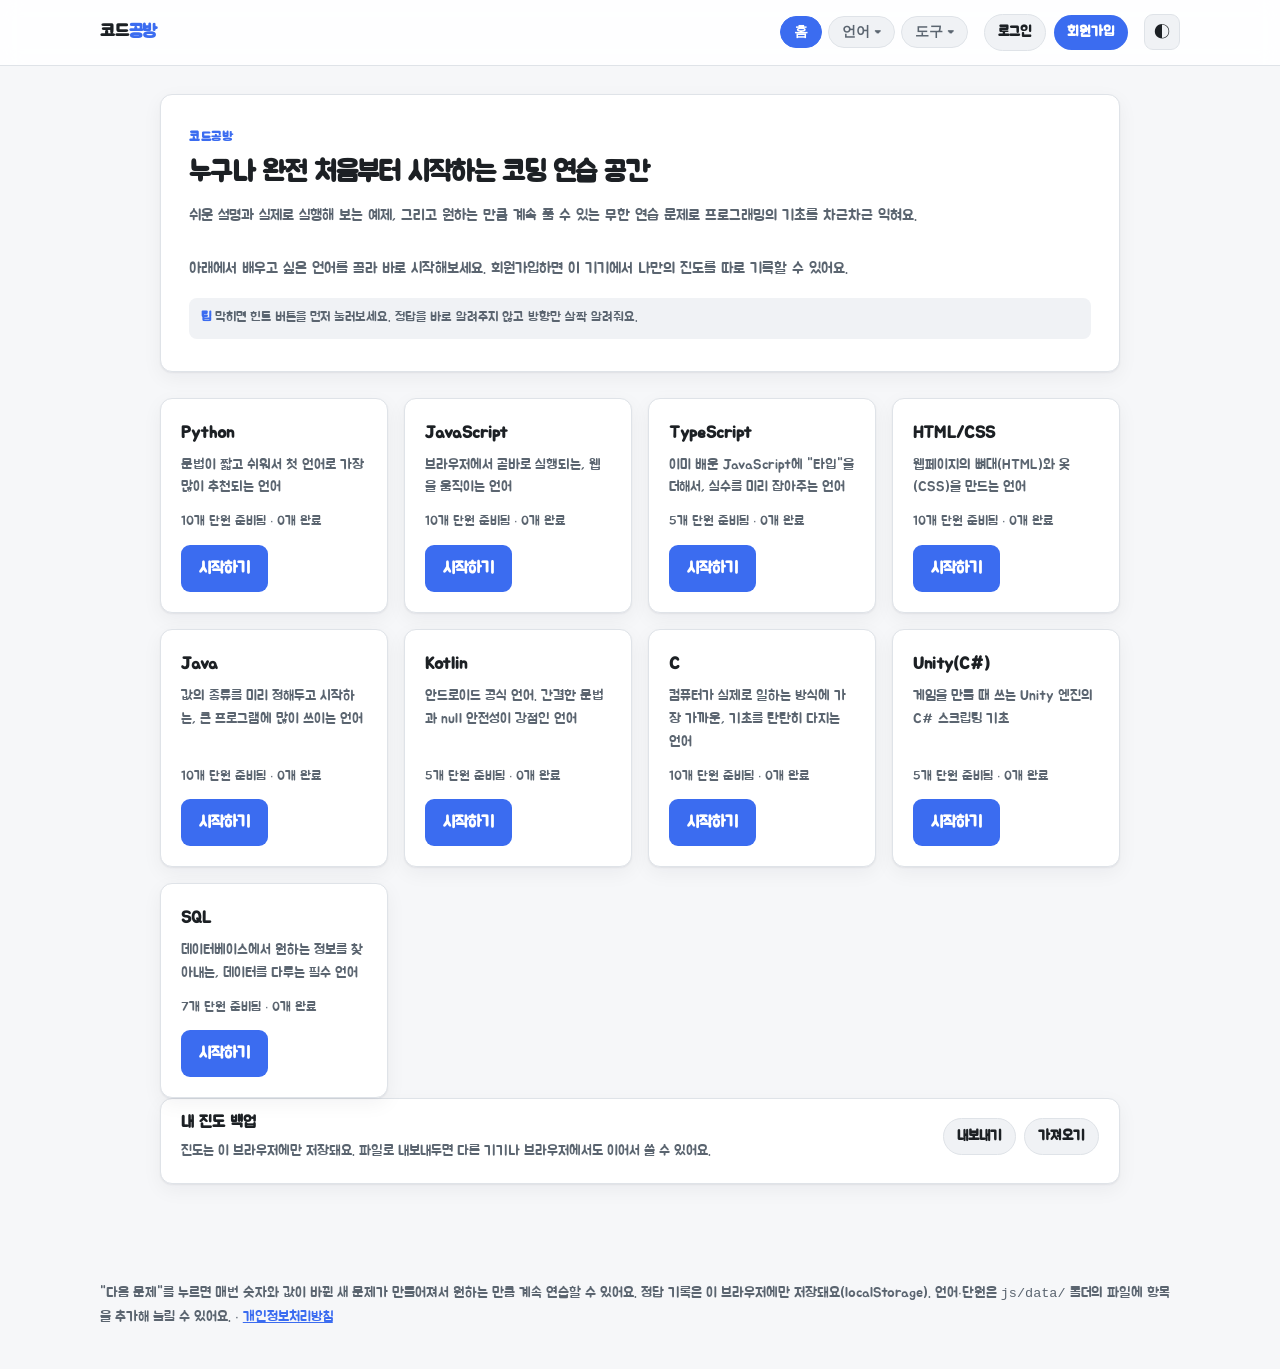
==== index.html @ 9381943f "." ====
<!DOCTYPE html>
<html lang="ko">
<head>
<meta charset="utf-8">
<meta name="viewport" content="width=device-width, initial-scale=1">
<title>코드공방 — 프로그래밍 언어 학습</title>
<meta name="description" content="완전 처음 배우는 사람을 위한 프로그래밍 언어 학습 페이지. 무한 연습 문제 포함.">
<link rel="icon" type="image/svg+xml" href="favicon.svg">
<link rel="preconnect" href="https://fonts.googleapis.com">
<link rel="preconnect" href="https://fonts.gstatic.com" crossorigin>
<link rel="stylesheet" href="https://fonts.googleapis.com/css2?family=Jua&display=swap">
<link rel="stylesheet" href="css/style.css">
</head>
<body>

<header>
  <div class="head-inner">
    <div class="brand" id="brandHome" role="button" tabindex="0">코드<span>공방</span></div>
    <nav class="langbar" id="langbar" aria-label="학습 언어 선택"></nav>
    <div class="auth-area" id="authArea"></div>
    <button class="icon-btn" id="theme" type="button" aria-label="밝은/어두운 테마 전환">◐</button>
  </div>
</header>

<div class="wrap" id="wrap">
  <aside id="sidebar" hidden>
    <div class="card">
      <div class="side-title">단원</div>
      <ul class="unit-list" id="units"></ul>
      <div id="tierChallenge" class="tier-challenge"></div>
    </div>
    <div class="card card-pad">
      <div class="muted">이 언어의 진도</div>
      <div class="progress-num" id="pct">0%</div>
      <div class="bar"><i id="barfill" style="width:0%"></i></div>
      <div class="muted" id="progress-note" style="margin-top:10px"></div>
      <button class="reset" id="reset" type="button">진도 초기화</button>
      <div class="tip-line" id="sidebarTip"></div>
    </div>
  </aside>

  <main id="main"></main>
</div>

<footer>
  "다음 문제"를 누르면 매번 숫자와 값이 바뀐 새 문제가 만들어져서 원하는 만큼 계속 연습할 수 있어요.
  정답 기록은 이 브라우저에만 저장돼요(localStorage). 언어·단원은 <code>js/data/</code> 폴더의 파일에 항목을 추가해 늘릴 수 있어요.
  <span aria-hidden="true"> · </span><a href="privacy.html">개인정보처리방침</a>
</footer>

<div class="modal-overlay" id="authOverlay" hidden>
  <div class="modal" role="dialog" aria-modal="true" aria-labelledby="authTitle">
    <button class="modal-close" id="authClose" type="button" aria-label="닫기">×</button>
    <div class="auth-tabs">
      <button class="auth-tab" type="button" data-tab="login" aria-pressed="true">로그인</button>
      <button class="auth-tab" type="button" data-tab="signup" aria-pressed="false">회원가입</button>
    </div>
    <h2 class="auth-title" id="authTitle">로그인</h2>
    <p class="muted auth-note">이 계정은 이 브라우저 안에서만 동작하는 간단한 기능이에요. 다른 기기와 진도를 함께 보여주진 않지만, 한 기기를 여러 명이 쓸 때 진도를 서로 따로 기록할 수 있어요.</p>
    <form id="authForm" class="auth-form" autocomplete="on">
      <label>아이디
        <input type="text" id="authUsername" autocomplete="username" required minlength="2">
      </label>
      <label>비밀번호
        <input type="password" id="authPassword" autocomplete="current-password" required minlength="4">
      </label>
      <label id="authConfirmWrap" hidden>비밀번호 확인
        <input type="password" id="authConfirm" autocomplete="new-password">
      </label>
      <div class="auth-error" id="authError" hidden></div>
      <button class="btn" type="submit" id="authSubmit">로그인</button>
    </form>
  </div>
</div>

<script src="js/utils.js"></script>
<script src="js/data/python.js"></script>
<script src="js/data/javascript.js"></script>
<script src="js/data/typescript.js"></script>
<script src="js/data/webpage.js"></script>
<script src="js/data/java.js"></script>
<script src="js/data/kotlin.js"></script>
<script src="js/data/c.js"></script>
<script src="js/data/unity.js"></script>
<script src="js/data/sql.js"></script>
<script src="js/app.js"></script>
<script src="js/minigames.js"></script>
</body>
</html>
---- css/style.css ----
:root {
    --bg: #f6f7f9;
    --surface: #ffffff;
    --surface-2: #f0f2f5;
    --border: #dfe3e8;
    --text: #1c2024;
    --text-dim: #5b6570;
    --accent: #3b6cf0;
    --accent-soft: #e8eefe;
    --ok: #17864b;
    --ok-soft: #e3f5ea;
    --bad: #c4342b;
    --bad-soft: #fdeae8;
    --code-bg: #1e2229;
    --code-text: #e6e9ef;
    --c-kw: #c792ea;
    --c-str: #a5d6a7;
    --c-num: #f5b97a;
    --c-com: #7f8a99;
    --c-fn: #82b8ff;
    --radius: 12px;
    --shadow: 0 1px 2px rgba(20,25,35,.06), 0 6px 20px rgba(20,25,35,.05);
  }
  @media (prefers-color-scheme: dark) {
    :root {
      --bg: #12151a;
      --surface: #1a1e25;
      --surface-2: #22272f;
      --border: #2e343d;
      --text: #e7eaef;
      --text-dim: #9aa4b2;
      --accent: #6f97ff;
      --accent-soft: #1e2740;
      --ok: #5fd08a;
      --ok-soft: #16301f;
      --bad: #ff8a80;
      --bad-soft: #331c1a;
      --code-bg: #10131a;
      --shadow: 0 1px 2px rgba(0,0,0,.3), 0 8px 24px rgba(0,0,0,.25);
    }
  }
  :root[data-theme="dark"] {
    --bg: #12151a; --surface: #1a1e25; --surface-2: #22272f; --border: #2e343d;
    --text: #e7eaef; --text-dim: #9aa4b2; --accent: #6f97ff; --accent-soft: #1e2740;
    --ok: #5fd08a; --ok-soft: #16301f; --bad: #ff8a80; --bad-soft: #331c1a;
    --code-bg: #10131a; --shadow: 0 1px 2px rgba(0,0,0,.3), 0 8px 24px rgba(0,0,0,.25);
  }
  :root[data-theme="light"] {
    --bg: #f6f7f9; --surface: #ffffff; --surface-2: #f0f2f5; --border: #dfe3e8;
    --text: #1c2024; --text-dim: #5b6570; --accent: #3b6cf0; --accent-soft: #e8eefe;
    --ok: #17864b; --ok-soft: #e3f5ea; --bad: #c4342b; --bad-soft: #fdeae8;
    --code-bg: #1e2229; --shadow: 0 1px 2px rgba(20,25,35,.06), 0 6px 20px rgba(20,25,35,.05);
  }

  * { box-sizing: border-box; }
  body {
    margin: 0;
    background: var(--bg);
    color: var(--text);
    font: 16px/1.7 "Jua", -apple-system, "Segoe UI", "Malgun Gothic", Roboto, sans-serif;
    -webkit-text-size-adjust: 100%;
  }
  code, pre, kbd { font-family: ui-monospace, SFMono-Regular, Consolas, "D2Coding", monospace; }
  a { color: var(--accent); }

  /* ---------- 헤더 ---------- */
  header {
    position: sticky; top: 0; z-index: 20;
    background: var(--surface);
    background: color-mix(in srgb, var(--surface) 88%, transparent);
    backdrop-filter: blur(10px);
    border-bottom: 1px solid var(--border);
  }
  .head-inner {
    max-width: 1120px; margin: 0 auto; padding: 14px 20px;
    display: flex; align-items: center; gap: 16px; flex-wrap: wrap;
  }
  .brand { font-size: 18px; font-weight: 700; letter-spacing: -.01em; margin-right: auto; cursor: pointer; }
  .brand span { color: var(--accent); }
  .langbar { display: flex; align-items: center; gap: 6px; flex-wrap: wrap; }
  .nav-dropdown { position: relative; display: inline-flex; }
  .nav-dropdown-menu {
    position: absolute; top: calc(100% + 6px); left: 0; z-index: 30; min-width: 170px;
    background: var(--surface); border: 1px solid var(--border); border-radius: 12px; box-shadow: var(--shadow);
    padding: 8px; display: flex; flex-direction: column; gap: 4px;
  }
  .nav-dropdown-menu[hidden] { display: none; }
  .nav-dropdown-menu .chip { width: 100%; text-align: left; border-radius: 8px; }
  .auth-area { display: flex; align-items: center; gap: 8px; }
  .user-greet { font-size: 14px; color: var(--text-dim); }
  .btn.small { padding: 6px 13px; font-size: 13.5px; border-radius: 999px; }
  .text-btn { border: 0; background: none; color: var(--text-dim); font: inherit; font-size: 13.5px; text-decoration: underline; cursor: pointer; padding: 0; }
  .chip {
    border: 1px solid var(--border); background: var(--surface-2); color: var(--text-dim);
    padding: 6px 13px; border-radius: 999px; font-size: 14px; font-weight: 600;
    cursor: pointer; transition: .15s;
  }
  .chip:hover { color: var(--text); border-color: var(--accent); }
  .chip[aria-pressed="true"] {
    background: var(--accent); border-color: var(--accent); color: #fff;
  }
  .icon-btn {
    border: 1px solid var(--border); background: var(--surface-2); color: var(--text);
    width: 36px; height: 36px; border-radius: 9px; cursor: pointer; font-size: 16px; line-height: 1;
  }
  .icon-btn:hover { border-color: var(--accent); }

  /* ---------- 레이아웃 ---------- */
  .wrap { max-width: 1120px; margin: 0 auto; padding: 28px 20px 80px; display: grid; gap: 28px; grid-template-columns: 250px 1fr; align-items: start; }
  .wrap.home-view { grid-template-columns: 1fr; max-width: 1000px; }
  @media (max-width: 860px) { .wrap { grid-template-columns: 1fr; } }
  /* 그리드 트랙은 기본적으로 min-width:auto라서, 안의 표·코드 등 콘텐츠가 넓으면
     트랙 자체가 화면 너비보다 커져서 페이지 전체가 옆으로 밀려날 수 있어요.
     min-width:0으로 트랙이 줄어들 수 있게 하고, 넘치는 내용은 각 요소 안에서만 스크롤되게 해요. */
  #main, #sidebar { min-width: 0; }

  /* ---------- 사이드바 ---------- */
  aside { position: sticky; top: 78px; display: grid; gap: 16px; }
  aside[hidden] { display: none; }
  @media (max-width: 860px) { aside { position: static; } }
  .card { background: var(--surface); border: 1px solid var(--border); border-radius: var(--radius); box-shadow: var(--shadow); }
  .card-pad { padding: 18px 20px; }
  .side-title { font-size: 12px; font-weight: 700; letter-spacing: .08em; text-transform: uppercase; color: var(--text-dim); padding: 16px 18px 8px; }
  .unit-list { list-style: none; margin: 0; padding: 0 10px 12px; display: grid; gap: 2px; }
  .unit-btn {
    width: 100%; text-align: left; display: flex; align-items: center; gap: 9px;
    border: 0; background: transparent; color: var(--text); font: inherit; font-size: 14.5px;
    padding: 9px 10px; border-radius: 8px; cursor: pointer;
  }
  .unit-btn:hover:not(:disabled) { background: var(--surface-2); }
  .unit-btn[aria-current="true"] { background: var(--accent-soft); color: var(--accent); font-weight: 600; }
  .unit-btn:disabled { color: var(--text-dim); cursor: not-allowed; opacity: .7; }
  .dot { width: 8px; height: 8px; border-radius: 50%; background: var(--border); flex: none; }
  .unit-btn.done .dot { background: var(--ok); }
  .soon { margin-left: auto; font-size: 11px; border: 1px solid var(--border); border-radius: 5px; padding: 1px 5px; color: var(--text-dim); }
  .tier-head { font-size: 11px; font-weight: 700; letter-spacing: .07em; text-transform: uppercase; color: var(--text-dim); padding: 12px 10px 3px; }
  .tier-head:first-child { padding-top: 2px; }
  .tier-challenge { display: grid; gap: 6px; padding: 0 10px 12px; }
  .tier-challenge .btn { width: 100%; }

  .progress-num { font-size: 30px; font-weight: 700; letter-spacing: -.02em; }
  .bar { height: 8px; border-radius: 999px; background: var(--surface-2); overflow: hidden; margin-top: 10px; }
  .bar > i { display: block; height: 100%; background: var(--accent); border-radius: 999px; transition: width .4s ease; }
  .muted { color: var(--text-dim); font-size: 13.5px; }
  .reset { margin-top: 14px; background: none; border: 0; padding: 0; color: var(--text-dim); font: inherit; font-size: 13px; text-decoration: underline; cursor: pointer; }
  .tip-line { margin-top: 14px; font-size: 13px; line-height: 1.6; color: var(--text-dim); background: var(--surface-2); border-radius: 8px; padding: 10px 12px; }
  .tip-line b { color: var(--accent); }

  /* ---------- 본문 ---------- */
  .hero { margin-bottom: 22px; }
  .hero h1 { margin: 6px 0 6px; font-size: 30px; letter-spacing: -.02em; line-height: 1.3; }
  .eyebrow { font-size: 13px; font-weight: 700; color: var(--accent); letter-spacing: .04em; }
  .hero p { margin: 0; color: var(--text-dim); }
  .goals { list-style: none; margin: 16px 0 0; padding: 0; display: flex; flex-wrap: wrap; gap: 8px; }
  .goals li { font-size: 13.5px; background: var(--surface-2); border: 1px solid var(--border); border-radius: 999px; padding: 4px 12px; }

  /* ---------- 홈 화면 ---------- */
  .home-hero { background: var(--surface); border: 1px solid var(--border); border-radius: var(--radius); box-shadow: var(--shadow); padding: 32px 28px; margin-bottom: 26px; }
  .home-hero h1 { margin: 6px 0 10px; font-size: 28px; letter-spacing: -.02em; line-height: 1.35; }
  .home-hero p { margin: 0 0 16px; color: var(--text-dim); font-size: 15px; }
  .home-stat { display: inline-block; background: var(--accent-soft); color: var(--accent); font-weight: 600; font-size: 14px; padding: 8px 14px; border-radius: 8px; }
  .home-stats-row { display: flex; flex-wrap: wrap; gap: 10px; margin-bottom: 12px; }
  .home-stats-row:empty { margin-bottom: 0; }
  .home-stat.streak { background: var(--ok-soft); color: var(--ok); }
  .backup-row { display: flex; align-items: center; justify-content: space-between; flex-wrap: wrap; gap: 14px; }
  .backup-title { font-weight: 600; }
  .backup-actions { display: flex; gap: 8px; flex: none; }
  .lang-grid { display: grid; gap: 16px; grid-template-columns: repeat(auto-fill, minmax(220px, 1fr)); }
  .lang-card { background: var(--surface); border: 1px solid var(--border); border-radius: var(--radius); box-shadow: var(--shadow); padding: 20px; cursor: pointer; transition: .15s; display: flex; flex-direction: column; }
  .lang-card:hover { border-color: var(--accent); transform: translateY(-2px); }
  .lang-card h3 { margin: 0 0 6px; font-size: 17px; }
  .lang-card p { margin: 0 0 12px; color: var(--text-dim); font-size: 13.5px; flex-grow: 1; }
  .lang-card-meta { font-size: 12.5px; color: var(--text-dim); margin-bottom: 12px; }
  .lang-card .btn { align-self: flex-start; }
  .review-langs { display: flex; flex-wrap: wrap; gap: 10px; }
  .review-lang-opt {
    display: flex; align-items: center; gap: 8px; border: 1px solid var(--border); background: var(--surface-2);
    padding: 8px 14px; border-radius: 999px; cursor: pointer; font-size: 14.5px;
  }
  .review-lang-opt input { accent-color: var(--accent); }
  .wrongnote-list { display: grid; gap: 8px; }
  .wrongnote-item {
    display: flex; align-items: center; gap: 10px; flex-wrap: wrap;
    border: 1px solid var(--border); background: var(--surface-2); border-radius: 9px; padding: 9px 12px; font-size: 14px;
  }
  .wrongnote-lang { font-weight: 600; color: var(--accent); flex: none; }
  .wrongnote-unit { flex: 1 1 auto; }
  .boss-cta .body { display: flex; align-items: center; gap: 14px; flex-wrap: wrap; }
  .boss-cta h3 { margin: 0 0 4px; font-size: 16px; }
  .boss-cta p { margin: 0; }
  .boss-cta .btn { margin-left: auto; }

  section.block { margin-bottom: 18px; }
  section.block > h2 { margin: 0; padding: 18px 20px 0; font-size: 18px; letter-spacing: -.01em; }
  section.block > .body { padding: 10px 20px 20px; max-width: 100%; overflow-x: auto; }
  .body > p { margin: 0 0 12px; }
  .body > p:last-child { margin-bottom: 0; }
  .body ul { margin: 0 0 12px; padding-left: 20px; }
  .body li { margin-bottom: 5px; }
  .body table { width: 100%; border-collapse: collapse; font-size: 14.5px; margin-bottom: 12px; }
  .body th, .body td { text-align: left; padding: 8px 10px; border-bottom: 1px solid var(--border); }
  .body th { color: var(--text-dim); font-weight: 600; font-size: 13px; }
  .body td code { background: var(--surface-2); padding: 1px 5px; border-radius: 4px; font-size: 13.5px; }
  p code, li code { background: var(--surface-2); padding: 1px 5px; border-radius: 4px; font-size: 14px; }
  .note {
    border-left: 3px solid var(--accent); background: var(--accent-soft);
    padding: 12px 14px; border-radius: 0 8px 8px 0; font-size: 14.5px;
  }
  .note b { color: var(--accent); }

  /* ---------- 코드 블록 ---------- */
  figure.code { margin: 0 0 14px; border: 1px solid var(--border); border-radius: 10px; overflow: hidden; background: var(--code-bg); }
  figure.code figcaption {
    display: flex; align-items: center; gap: 10px;
    padding: 8px 12px; background: rgba(255,255,255,.05); color: #b9c2cf;
    font-size: 13px; border-bottom: 1px solid rgba(255,255,255,.07);
  }
  .copy {
    margin-left: auto; border: 1px solid rgba(255,255,255,.18); background: transparent;
    color: #cdd5e0; border-radius: 6px; padding: 3px 9px; font: inherit; font-size: 12.5px; cursor: pointer;
  }
  .copy:hover { background: rgba(255,255,255,.1); }
  figure.code pre { margin: 0; padding: 14px 16px; overflow-x: auto; color: var(--code-text); font-size: 14px; line-height: 1.65; }
  .out { border-top: 1px dashed rgba(255,255,255,.15); padding: 10px 16px 12px; color: #9aa4b2; font-size: 13.5px; white-space: pre-wrap; }
  .out b { color: #cdd5e0; font-weight: 600; display: block; margin-bottom: 3px; font-size: 12px; letter-spacing: .06em; }
  .preview { padding: 12px 16px 16px; border-top: 1px dashed rgba(255,255,255,.15); }
  .preview-label { color: #9aa4b2; font-size: 12px; letter-spacing: .06em; margin-bottom: 6px; display: block; }
  .preview iframe { display: block; width: 100%; height: 150px; border: 1px solid rgba(255,255,255,.14); border-radius: 8px; background: #fff; }
  .tok-kw { color: var(--c-kw); }
  .tok-str { color: var(--c-str); }
  .tok-num { color: var(--c-num); }
  .tok-com { color: var(--c-com); font-style: italic; }
  .tok-fn { color: var(--c-fn); }

  /* ---------- 연습 문제 ---------- */
  .q { padding: 4px 20px 18px; }
  .q-source { display: inline-block; font-size: 12px; color: var(--text-dim); background: var(--surface-2); border: 1px solid var(--border); padding: 3px 10px; border-radius: 999px; margin-bottom: 12px; }
  .q-head { display: flex; gap: 10px; font-weight: 600; margin-bottom: 12px; }
  .q-num { color: var(--accent); flex: none; }
  .q-text { font-weight: 600; }
  .q-text code { background: var(--surface-2); padding: 1px 5px; border-radius: 4px; font-size: 14px; font-weight: 400; }
  .opts { display: grid; gap: 7px; }
  .opt {
    display: flex; align-items: flex-start; gap: 10px; cursor: pointer;
    border: 1px solid var(--border); background: var(--surface); border-radius: 9px; padding: 10px 12px; font-size: 15px;
  }
  .opt:hover { border-color: var(--accent); }
  .opt input { margin: 4px 0 0; accent-color: var(--accent); flex: none; }
  .opt code { font-size: 14px; }
  .opt.correct { border-color: var(--ok); background: var(--ok-soft); }
  .opt.wrong { border-color: var(--bad); background: var(--bad-soft); }
  .blank-row { display: flex; gap: 8px; flex-wrap: wrap; align-items: center; }
  .blank-row input[type=text] {
    flex: 1 1 160px; min-width: 0; font: inherit; font-family: ui-monospace, Consolas, monospace; font-size: 14.5px;
    padding: 9px 12px; border: 1px solid var(--border); border-radius: 9px; background: var(--surface); color: var(--text);
  }
  .blank-row input:focus-visible, .opt:focus-within { outline: 2px solid var(--accent); outline-offset: 1px; }
  .verdict { margin-top: 12px; font-size: 14.5px; padding: 10px 12px; border-radius: 8px; }
  .verdict.ok { background: var(--ok-soft); color: var(--ok); }
  .verdict.no { background: var(--bad-soft); color: var(--bad); }
  .verdict.ok::before { content: "정답이에요  "; font-weight: 700; }
  .verdict.no::before { content: "아쉬워요  "; font-weight: 700; }
  .quiz-stats { display: flex; gap: 10px; flex-wrap: wrap; margin-bottom: 4px; }
  .stat { background: var(--surface-2); border: 1px solid var(--border); border-radius: 8px; padding: 6px 12px; font-size: 13.5px; color: var(--text-dim); }
  .stat b { color: var(--text); font-size: 15px; margin-right: 4px; }
  .stat.done { background: var(--ok-soft); color: var(--ok); border-color: transparent; font-weight: 600; }
  .hint-box { margin: 0 20px 16px; border-left: 3px solid var(--accent); background: var(--accent-soft); padding: 10px 12px; border-radius: 0 8px 8px 0; font-size: 14px; }
  .hint-box b { color: var(--accent); margin-right: 4px; }
  .code-editor { padding: 0 20px 14px; }
  .code-editor textarea {
    width: 100%; min-height: 110px; font-family: ui-monospace, Consolas, "D2Coding", monospace; font-size: 14px;
    padding: 12px 14px; border: 1px solid var(--border); border-radius: 9px;
    background: var(--code-bg); color: var(--code-text); resize: vertical; line-height: 1.6; tab-size: 4;
  }
  .code-editor textarea:disabled { opacity: .75; }
  .code-editor textarea:focus-visible { outline: 2px solid var(--accent); outline-offset: 1px; }
  .code-output { font-family: ui-monospace, Consolas, monospace; font-size: 13.5px; white-space: pre-wrap; margin-bottom: 8px; background: rgba(127,127,127,.08); padding: 8px 10px; border-radius: 6px; }
  .code-output b { display: block; font-size: 11px; letter-spacing: .06em; margin-bottom: 4px; opacity: .7; }
  .code-error { color: var(--bad); }
  .code-preview { padding: 0 20px 16px; }
  .playground-editor { margin: 14px 0; }
  .playground-editor textarea {
    width: 100%; min-height: 260px; font-family: ui-monospace, Consolas, "D2Coding", monospace; font-size: 14px;
    padding: 12px 14px; border: 1px solid var(--border); border-radius: 9px;
    background: var(--code-bg); color: var(--code-text); resize: vertical; line-height: 1.6; tab-size: 4;
  }
  .playground-editor textarea:focus-visible { outline: 2px solid var(--accent); outline-offset: 1px; }
  #pgOutput .code-preview { padding: 12px 0 0; }
  #pgOutput .code-preview iframe { height: 260px; }
  .sql-result { margin-top: 12px; border: 1px solid var(--border); border-radius: 8px; padding: 4px 12px; overflow-x: auto; }
  .sql-result:not(:last-child) { margin-bottom: 10px; }
  .code-preview-label { color: var(--text-dim); font-size: 12px; letter-spacing: .06em; margin-bottom: 6px; display: block; }
  .code-preview iframe { display: block; width: 100%; height: 130px; border: 1px solid var(--border); border-radius: 8px; background: #fff; }
  .quiz-foot { display: flex; align-items: center; gap: 10px; flex-wrap: wrap; border-top: 1px solid var(--border); padding: 16px 20px; }
  .btn {
    border: 0; background: var(--accent); color: #fff; font: inherit; font-weight: 600;
    padding: 10px 18px; border-radius: 9px; cursor: pointer;
  }
  .btn:hover { filter: brightness(1.08); }
  .btn:disabled { opacity: .5; cursor: not-allowed; }
  .btn.ghost { background: var(--surface-2); color: var(--text); border: 1px solid var(--border); }
  footer { max-width: 1120px; margin: 0 auto; padding: 0 20px 40px; color: var(--text-dim); font-size: 13.5px; }

  /* ---------- 로그인/회원가입 모달 ---------- */
  .modal-overlay {
    position: fixed; inset: 0; z-index: 50; background: rgba(10,12,16,.5);
    display: flex; align-items: center; justify-content: center; padding: 20px;
  }
  .modal-overlay[hidden] { display: none; }
  .modal {
    width: 100%; max-width: 380px; background: var(--surface); border: 1px solid var(--border);
    border-radius: var(--radius); box-shadow: var(--shadow); padding: 48px 24px 24px; position: relative;
  }
  .modal-close {
    position: absolute; top: 14px; right: 14px; border: 0; background: none; color: var(--text-dim);
    font-size: 20px; line-height: 1; cursor: pointer; width: 28px; height: 28px; border-radius: 6px;
  }
  .modal-close:hover { background: var(--surface-2); color: var(--text); }
  .auth-tabs { display: flex; gap: 6px; margin-bottom: 14px; }
  .auth-tab {
    flex: 1; border: 1px solid var(--border); background: var(--surface-2); color: var(--text-dim);
    font: inherit; font-weight: 600; font-size: 14px; padding: 8px; border-radius: 8px; cursor: pointer;
  }
  .auth-tab[aria-pressed="true"] { background: var(--accent); border-color: var(--accent); color: #fff; }
  .auth-title { margin: 0 0 6px; font-size: 20px; letter-spacing: -.01em; }
  .auth-note { margin: 0 0 18px; line-height: 1.6; }
  .auth-form { display: grid; gap: 14px; }
  .auth-form label { display: grid; gap: 6px; font-size: 13.5px; color: var(--text-dim); font-weight: 600; }
  .auth-form label[hidden] { display: none; }
  .auth-form input {
    font: inherit; font-size: 15px; padding: 10px 12px; border: 1px solid var(--border);
    border-radius: 9px; background: var(--surface); color: var(--text);
  }
  .auth-form input:focus-visible { outline: 2px solid var(--accent); outline-offset: 1px; }
  .auth-error { background: var(--bad-soft); color: var(--bad); font-size: 13.5px; padding: 9px 12px; border-radius: 8px; }
  .auth-form .btn { width: 100%; padding: 11px; font-size: 15px; }

  /* ---------- 미니게임 ---------- */
  .minigame-btn { background: linear-gradient(135deg, var(--accent), #9d6bff); border: 0; color: #fff; }
  .game-hud { display: flex; gap: 10px; margin-bottom: 14px; }
  .bug-lines { border: 1px solid var(--border); border-radius: 10px; overflow: hidden; background: var(--code-bg); }
  .bug-line {
    display: flex; align-items: center; gap: 12px; width: 100%; text-align: left;
    border: 0; border-bottom: 1px solid rgba(255,255,255,.08); background: none; color: var(--code-text);
    padding: 10px 14px; cursor: pointer; font-family: ui-monospace, Consolas, "D2Coding", monospace; font-size: 14.5px;
  }
  .bug-line:last-child { border-bottom: 0; }
  .bug-line:hover:not(:disabled) { background: rgba(255,255,255,.06); }
  .bug-line:disabled { cursor: default; }
  .bug-line-no { flex: none; width: 20px; color: #7f8a99; font-size: 12px; text-align: right; }
  .bug-line.correct { background: rgba(23,134,75,.35); }
  .bug-line.wrong { background: rgba(196,52,43,.35); }
  .type-target { font-family: ui-monospace, Consolas, "D2Coding", monospace; font-size: 16px; background: var(--code-bg); color: var(--code-text); padding: 14px 16px; border-radius: 9px; white-space: pre-wrap; margin-bottom: 14px; }
  .typing-input { width: 100%; font-family: ui-monospace, Consolas, monospace; font-size: 15px; padding: 10px 12px; border: 1px solid var(--border); border-radius: 9px; background: var(--surface); color: var(--text); }
  .typing-input:focus-visible { outline: 2px solid var(--accent); outline-offset: 1px; }
  .reorder-pool, .reorder-answer { display: flex; flex-wrap: wrap; gap: 8px; min-height: 44px; padding: 10px; border: 1px dashed var(--border); border-radius: 9px; background: var(--surface-2); }
  .reorder-line { font-family: ui-monospace, Consolas, monospace; font-size: 13.5px; border: 1px solid var(--border); background: var(--surface); color: var(--text); padding: 8px 12px; border-radius: 7px; cursor: pointer; white-space: pre; }
  .reorder-line:hover { border-color: var(--accent); }

  /* 미니게임 허브 */
  .minigame-hub { display: grid; gap: 16px; }
  .minigame-lang-row { padding: 18px 20px; }
  .minigame-lang-row h3 { margin: 0 0 12px; font-size: 16px; }
  .minigame-slots { display: grid; grid-template-columns: repeat(auto-fit, minmax(160px, 1fr)); gap: 10px; }
  .minigame-slot {
    display: flex; flex-direction: column; gap: 4px; align-items: flex-start; text-align: left;
    border: 1px solid var(--border); background: var(--surface-2); border-radius: 10px; padding: 12px 14px; cursor: pointer;
  }
  .minigame-slot:hover:not(:disabled) { border-color: var(--accent); }
  .minigame-slot:disabled { opacity: .55; cursor: not-allowed; }
  .minigame-slot-tier { font-size: 11px; font-weight: 700; letter-spacing: .06em; text-transform: uppercase; color: var(--accent); }
  .minigame-slot-name { font-size: 14.5px; font-weight: 600; color: var(--text); }
  .minigame-slot.locked .minigame-slot-tier { color: var(--text-dim); }
  .minigame-slot.locked .minigame-slot-name { color: var(--text-dim); font-weight: 500; }

  /* 짝 맞추기 */
  .match-grid { display: grid; grid-template-columns: repeat(auto-fill, minmax(110px, 1fr)); gap: 10px; }
  .match-card {
    min-height: 72px; display: flex; align-items: center; justify-content: center; text-align: center;
    border: 1px solid var(--border); border-radius: 10px; background: var(--surface-2); color: var(--text);
    font-size: 13.5px; padding: 8px; cursor: pointer; word-break: keep-all;
  }
  .match-card.flipped { background: var(--accent-soft); border-color: var(--accent); color: var(--accent); font-weight: 600; }
  .match-card.matched { background: var(--ok-soft); border-color: var(--ok); color: var(--ok); font-weight: 600; cursor: default; }

  /* 출력 맞히기 스피드런 */
  .speed-opts { display: grid; gap: 8px; }
  .speed-opt { border: 1px solid var(--border); background: var(--surface); color: var(--text); border-radius: 9px; padding: 10px 14px; font: inherit; font-size: 15px; text-align: left; cursor: pointer; }
  .speed-opt:hover:not(:disabled) { border-color: var(--accent); }
  .speed-opt.correct { border-color: var(--ok); background: var(--ok-soft); }
  .speed-opt.wrong { border-color: var(--bad); background: var(--bad-soft); }

  /* 키워드 골라내기 */
  .keyword-grid { display: grid; grid-template-columns: repeat(auto-fill, minmax(90px, 1fr)); gap: 10px; }
  .keyword-tile {
    font-family: ui-monospace, Consolas, monospace; font-size: 14px; border: 1px solid var(--border);
    background: var(--surface-2); color: var(--text); border-radius: 9px; padding: 12px 8px; cursor: pointer;
  }
  .keyword-tile:hover:not(:disabled) { border-color: var(--accent); }
  .keyword-tile.correct { border-color: var(--ok); background: var(--ok-soft); color: var(--ok); }
  .keyword-tile.wrong { border-color: var(--bad); background: var(--bad-soft); color: var(--bad); }
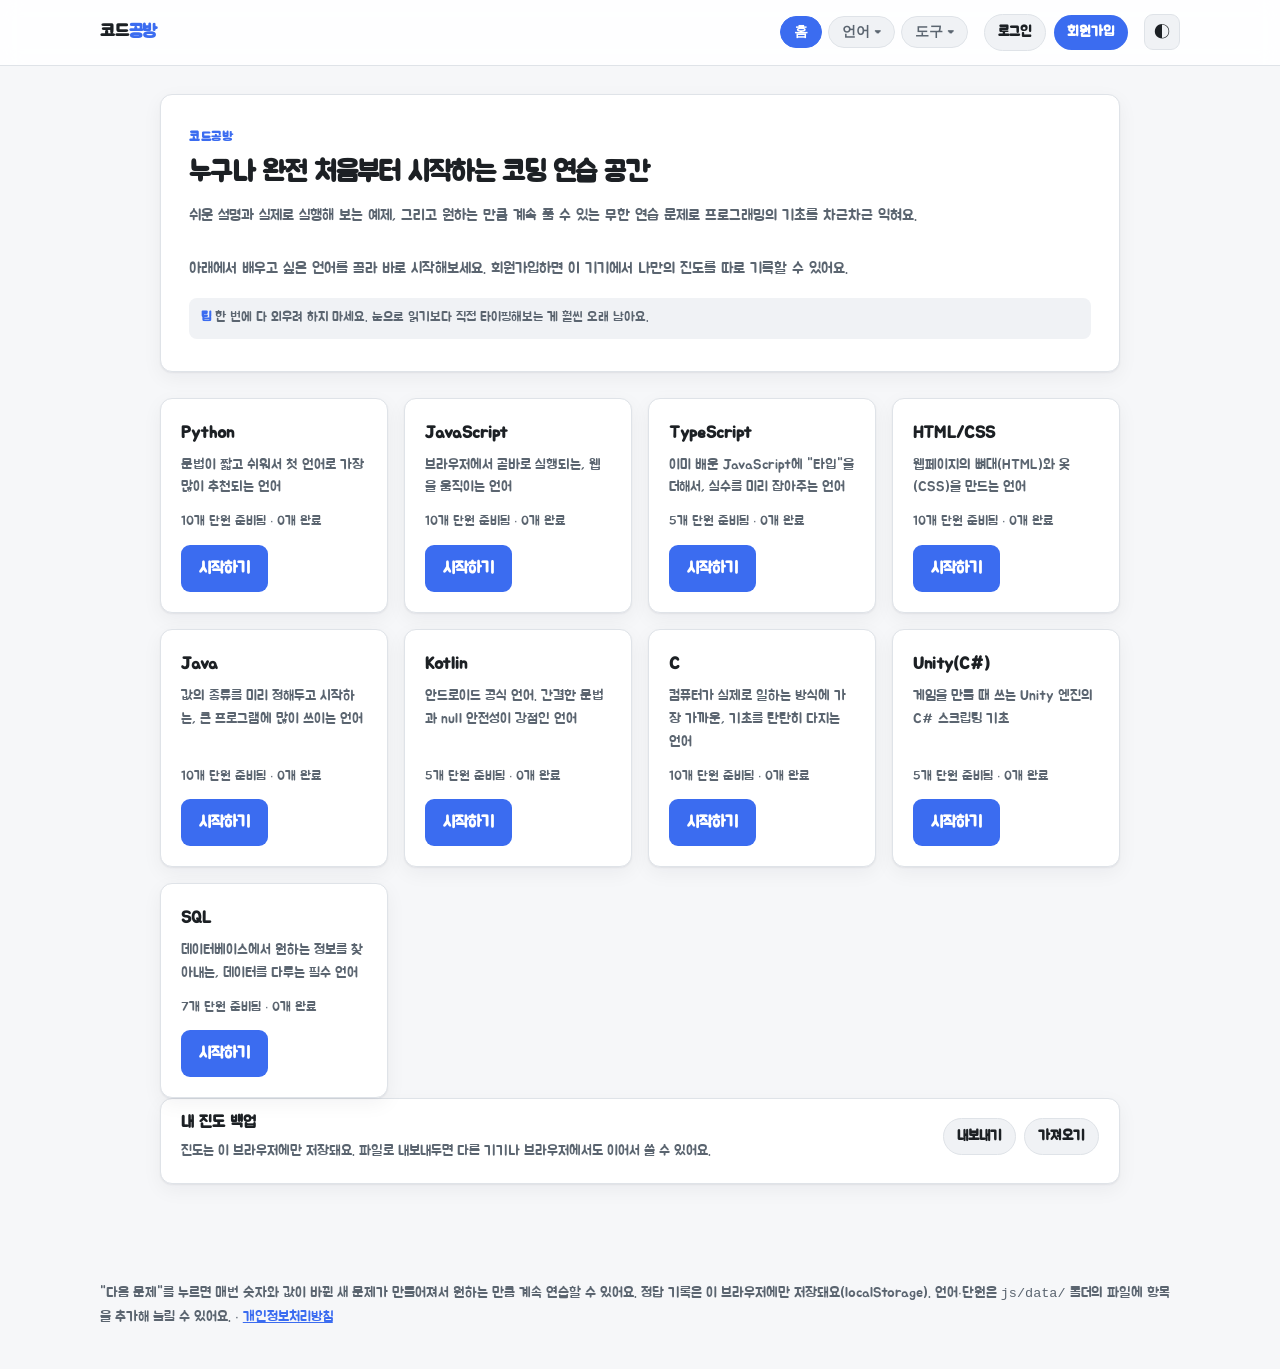
==== commit 98fcd5dc: "." ====
--- a/index.html
+++ b/index.html
@@ -6,6 +6,8 @@
 <title>코드공방 — 프로그래밍 언어 학습</title>
 <meta name="description" content="완전 처음 배우는 사람을 위한 프로그래밍 언어 학습 페이지. 무한 연습 문제 포함.">
 <link rel="icon" type="image/svg+xml" href="favicon.svg">
+<link rel="manifest" href="manifest.json">
+<meta name="theme-color" content="#3b6cf0">
 <link rel="preconnect" href="https://fonts.googleapis.com">
 <link rel="preconnect" href="https://fonts.gstatic.com" crossorigin>
 <link rel="stylesheet" href="https://fonts.googleapis.com/css2?family=Jua&display=swap">
@@ -85,5 +87,12 @@
 <script src="js/data/sql.js"></script>
 <script src="js/app.js"></script>
 <script src="js/minigames.js"></script>
+<script>
+if ('serviceWorker' in navigator && location.protocol !== 'file:') {
+  window.addEventListener('load', () => {
+    navigator.serviceWorker.register('service-worker.js').catch(() => {});
+  });
+}
+</script>
 </body>
 </html>
--- a/css/style.css
+++ b/css/style.css
@@ -162,6 +162,7 @@
   .home-stats-row { display: flex; flex-wrap: wrap; gap: 10px; margin-bottom: 12px; }
   .home-stats-row:empty { margin-bottom: 0; }
   .home-stat.streak { background: var(--ok-soft); color: var(--ok); }
+  .home-stat.badge { background: var(--surface-2); color: var(--text); }
   .backup-row { display: flex; align-items: center; justify-content: space-between; flex-wrap: wrap; gap: 14px; }
   .backup-title { font-weight: 600; }
   .backup-actions { display: flex; gap: 8px; flex: none; }
@@ -189,6 +190,21 @@
   .boss-cta h3 { margin: 0 0 4px; font-size: 16px; }
   .boss-cta p { margin: 0; }
   .boss-cta .btn { margin-left: auto; }
+
+  .stat-row { display: flex; align-items: center; gap: 12px; padding: 8px 0; }
+  .stat-row + .stat-row { border-top: 1px solid var(--border); }
+  .stat-row-label { flex: 0 0 200px; font-size: 14px; }
+  .stat-row-bar { flex: 1 1 auto; height: 8px; border-radius: 999px; background: var(--surface-2); overflow: hidden; }
+  .stat-row-bar > i { display: block; height: 100%; background: var(--accent); border-radius: 999px; }
+  .stat-row-pct { flex: 0 0 44px; text-align: right; font-weight: 600; font-size: 13.5px; color: var(--text-dim); }
+  .badge-grid { display: grid; gap: 12px; grid-template-columns: repeat(auto-fill, minmax(110px, 1fr)); }
+  .badge-item {
+    display: flex; flex-direction: column; align-items: center; gap: 6px; text-align: center;
+    border: 1px solid var(--border); background: var(--surface-2); border-radius: 10px; padding: 14px 8px;
+  }
+  .badge-item.locked { opacity: .35; filter: grayscale(1); }
+  .badge-icon { font-size: 26px; }
+  .badge-name { font-size: 12.5px; line-height: 1.35; }
 
   section.block { margin-bottom: 18px; }
   section.block > h2 { margin: 0; padding: 18px 20px 0; font-size: 18px; letter-spacing: -.01em; }
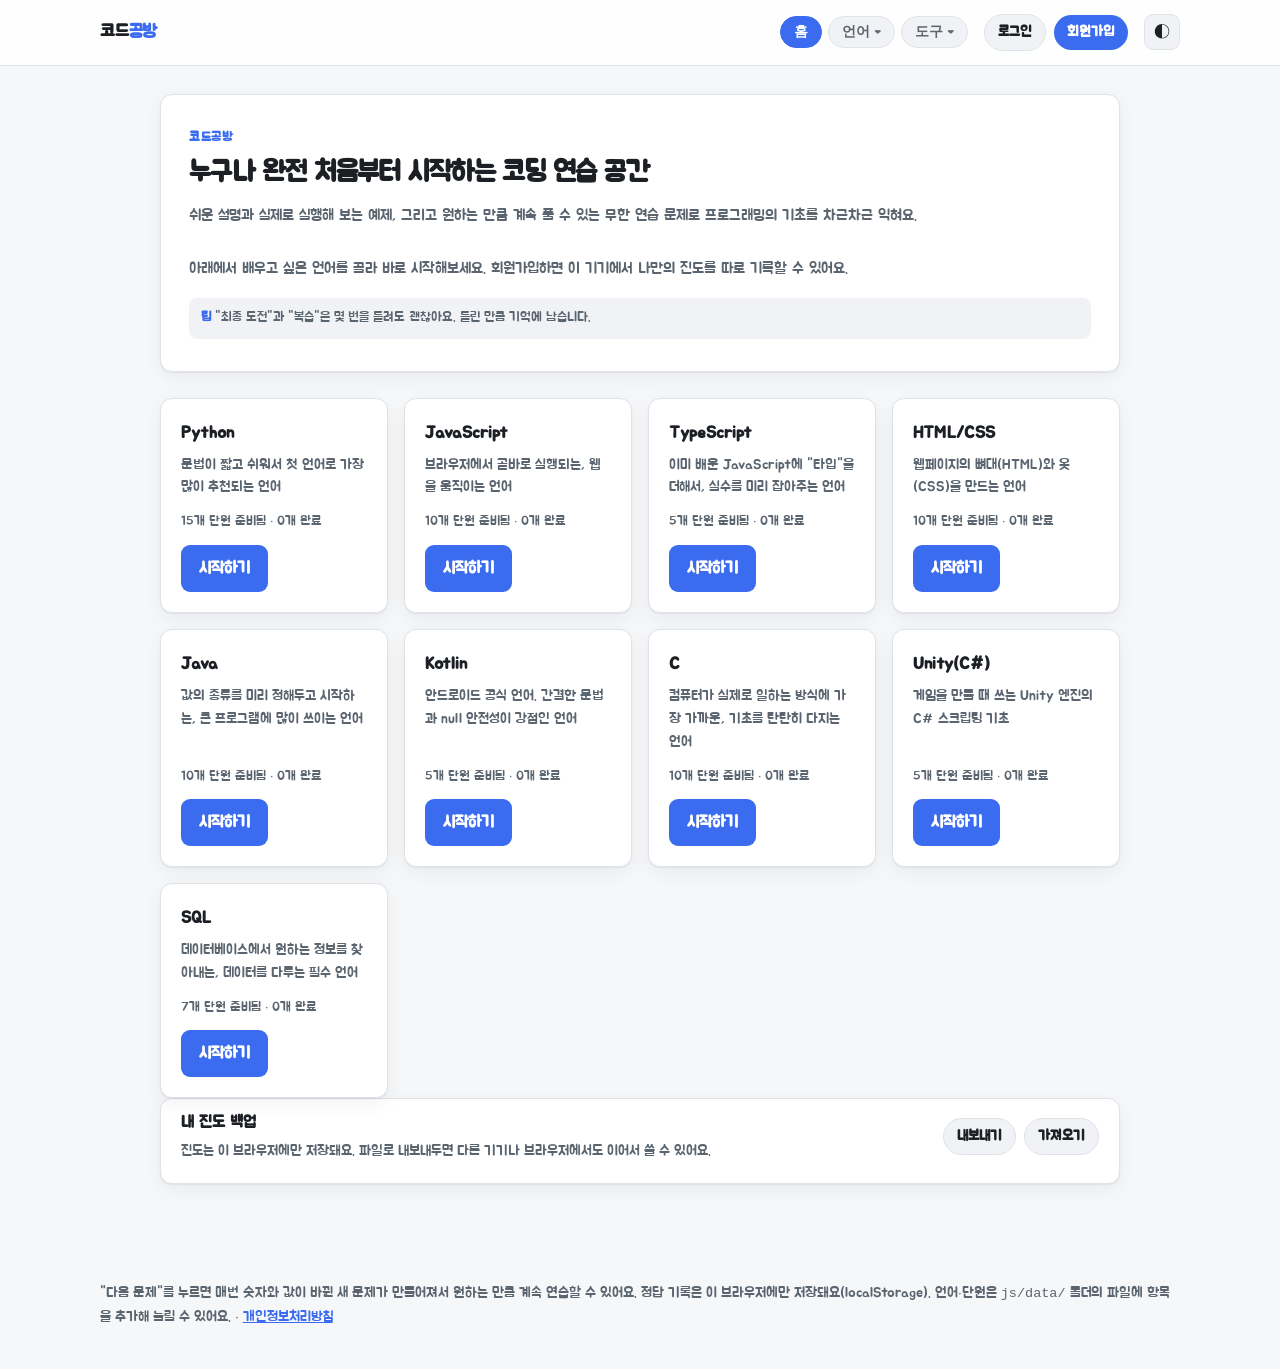
==== commit 5a740575: "." ====
--- a/index.html
+++ b/index.html
@@ -61,13 +61,13 @@
     <p class="muted auth-note">이 계정은 이 브라우저 안에서만 동작하는 간단한 기능이에요. 다른 기기와 진도를 함께 보여주진 않지만, 한 기기를 여러 명이 쓸 때 진도를 서로 따로 기록할 수 있어요.</p>
     <form id="authForm" class="auth-form" autocomplete="on">
       <label>아이디
-        <input type="text" id="authUsername" autocomplete="username" required minlength="2">
+        <input type="text" id="authUsername" name="username" autocomplete="username" required minlength="2">
       </label>
       <label>비밀번호
-        <input type="password" id="authPassword" autocomplete="current-password" required minlength="4">
+        <input type="password" id="authPassword" name="password" autocomplete="current-password" required minlength="4">
       </label>
       <label id="authConfirmWrap" hidden>비밀번호 확인
-        <input type="password" id="authConfirm" autocomplete="new-password">
+        <input type="password" id="authConfirm" name="new-password" autocomplete="new-password">
       </label>
       <div class="auth-error" id="authError" hidden></div>
       <button class="btn" type="submit" id="authSubmit">로그인</button>
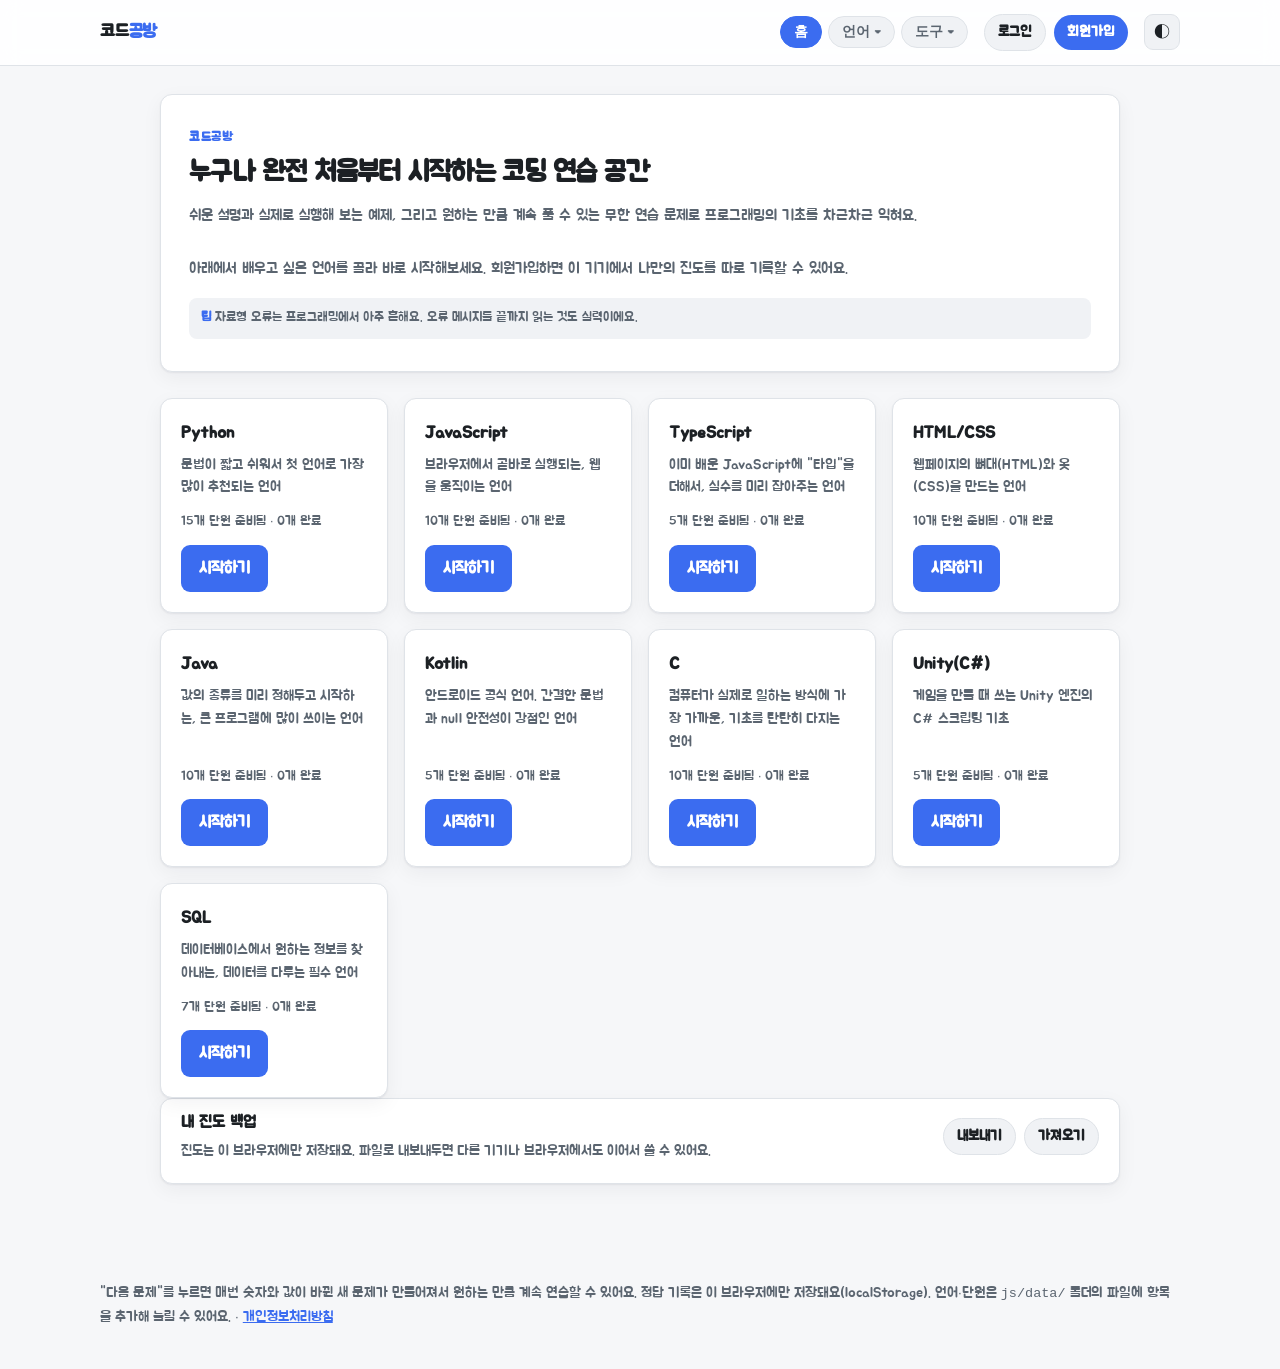
==== commit 15abba72: "." ====
--- a/index.html
+++ b/index.html
@@ -67,7 +67,6 @@
         <input type="password" id="authPassword" name="password" autocomplete="current-password" required minlength="4">
       </label>
       <label id="authConfirmWrap" hidden>비밀번호 확인
-        <input type="password" id="authConfirm" name="new-password" autocomplete="new-password">
       </label>
       <div class="auth-error" id="authError" hidden></div>
       <button class="btn" type="submit" id="authSubmit">로그인</button>
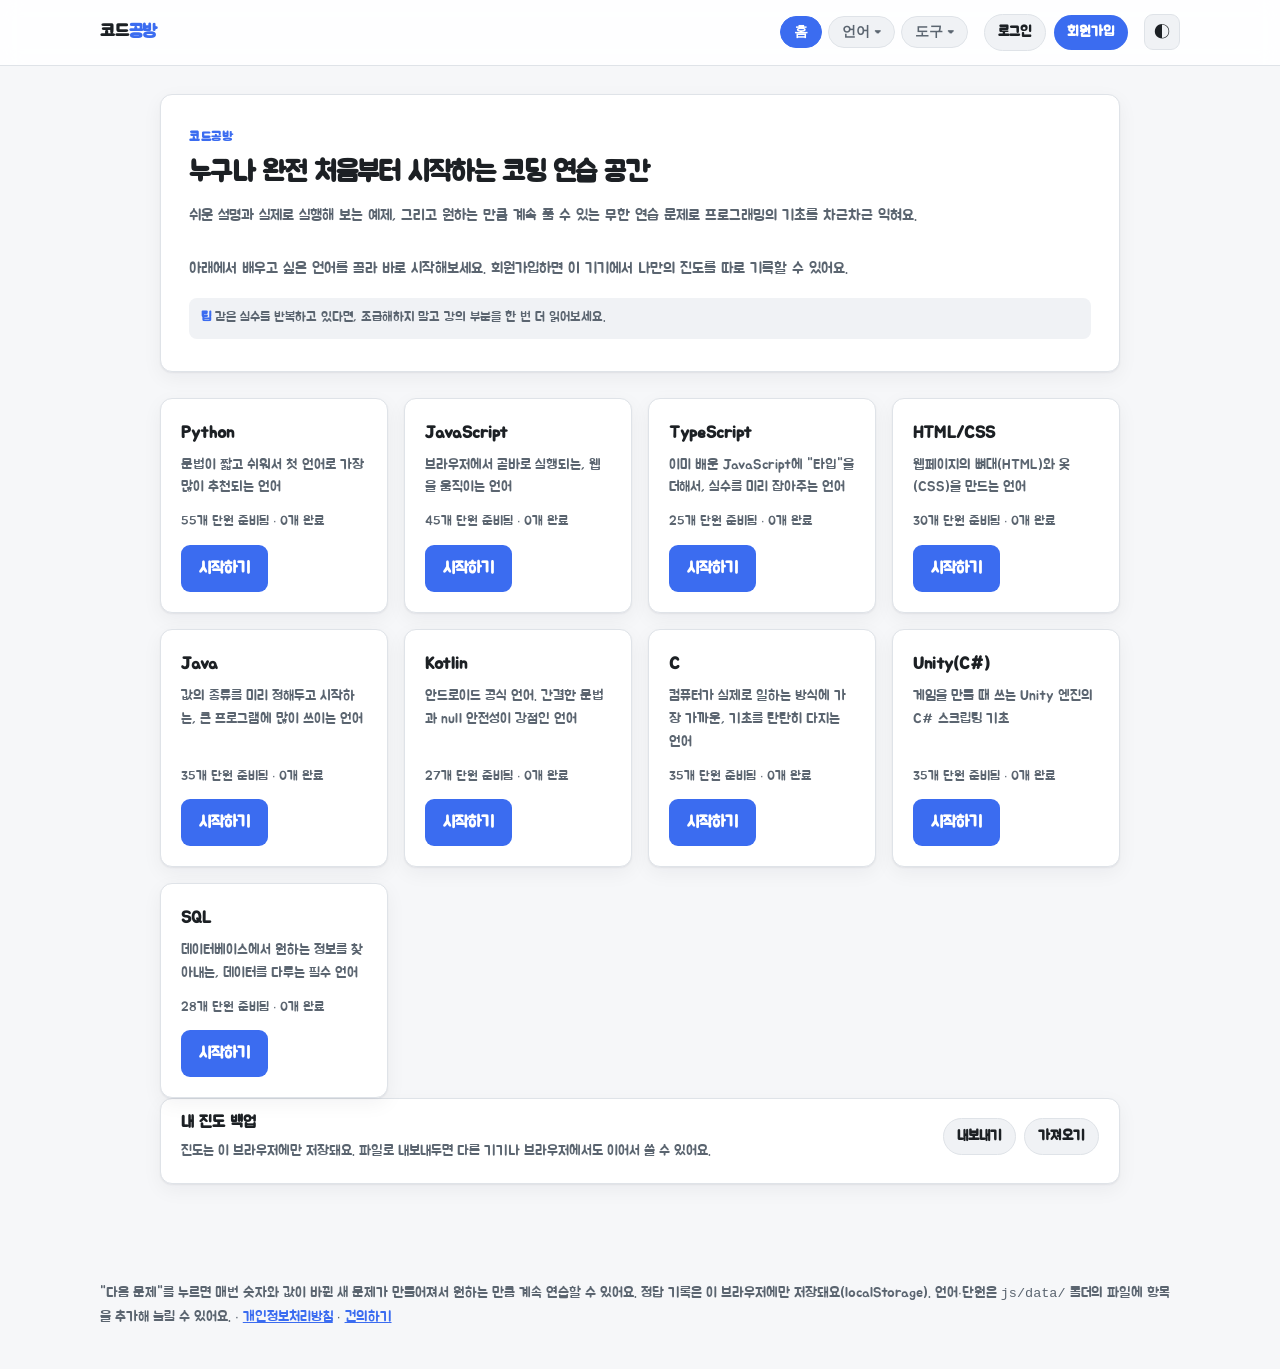
==== commit ec23a53c: "." ====
--- a/index.html
+++ b/index.html
@@ -48,6 +48,7 @@
   "다음 문제"를 누르면 매번 숫자와 값이 바뀐 새 문제가 만들어져서 원하는 만큼 계속 연습할 수 있어요.
   정답 기록은 이 브라우저에만 저장돼요(localStorage). 언어·단원은 <code>js/data/</code> 폴더의 파일에 항목을 추가해 늘릴 수 있어요.
   <span aria-hidden="true"> · </span><a href="privacy.html">개인정보처리방침</a>
+  <span aria-hidden="true"> · </span><a href="https://docs.google.com/forms/d/e/1FAIpQLSeLTX87t6RLNcPfeFRGRZ3hemmKZhjzW6e5_7uHZwSsjv2o8g/viewform" target="_blank" rel="noopener noreferrer">건의하기</a>
 </footer>
 
 <div class="modal-overlay" id="authOverlay" hidden>
--- a/css/style.css
+++ b/css/style.css
@@ -186,6 +186,13 @@
   }
   .wrongnote-lang { font-weight: 600; color: var(--accent); flex: none; }
   .wrongnote-unit { flex: 1 1 auto; }
+  .continue-list { display: grid; gap: 8px; }
+  .continue-item {
+    display: flex; align-items: center; justify-content: space-between; gap: 14px; flex-wrap: wrap;
+    border: 1px solid var(--border); background: var(--surface-2); border-radius: 9px; padding: 10px 14px;
+  }
+  .continue-lang { font-weight: 600; font-size: 14.5px; }
+  .continue-unit { font-size: 13.5px; color: var(--text-dim); margin-top: 2px; }
   .boss-cta .body { display: flex; align-items: center; gap: 14px; flex-wrap: wrap; }
   .boss-cta h3 { margin: 0 0 4px; font-size: 16px; }
   .boss-cta p { margin: 0; }
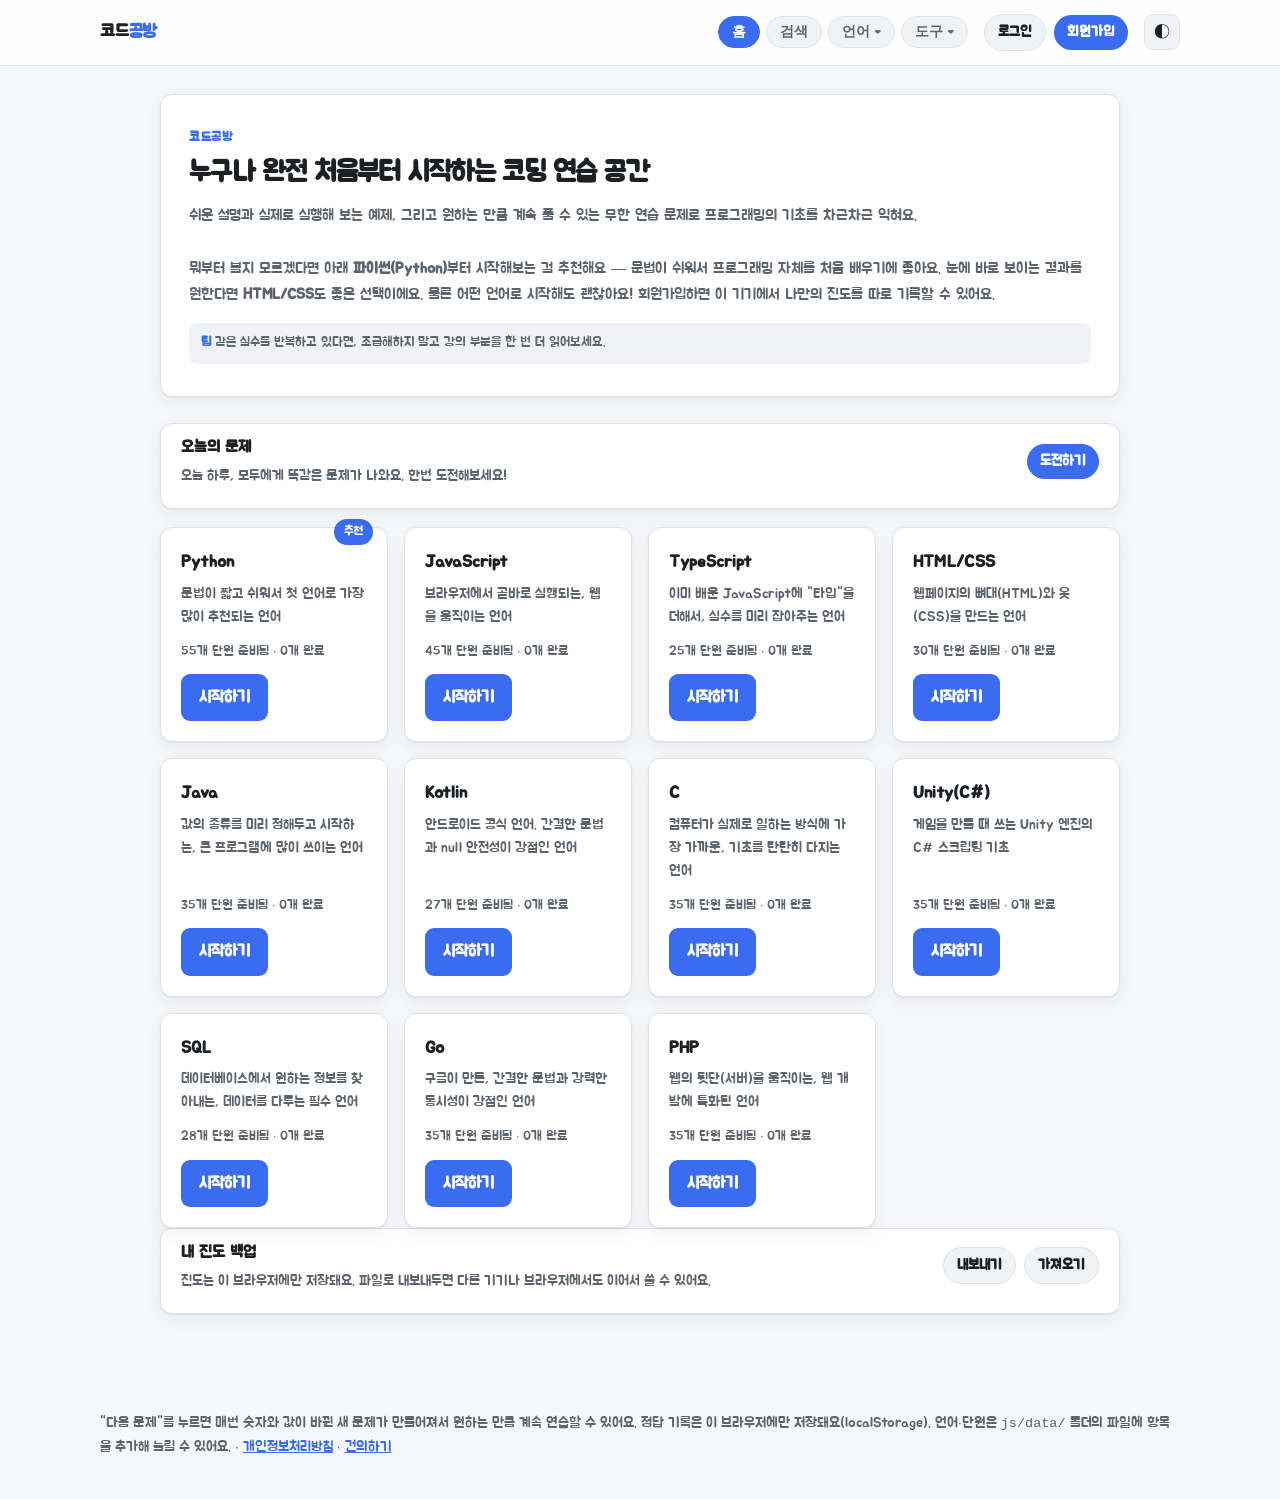
==== commit 6751c67a: "." ====
--- a/index.html
+++ b/index.html
@@ -85,6 +85,8 @@
 <script src="js/data/c.js"></script>
 <script src="js/data/unity.js"></script>
 <script src="js/data/sql.js"></script>
+<script src="js/data/go.js"></script>
+<script src="js/data/php.js"></script>
 <script src="js/app.js"></script>
 <script src="js/minigames.js"></script>
 <script>
--- a/css/style.css
+++ b/css/style.css
@@ -80,7 +80,8 @@
   .langbar { display: flex; align-items: center; gap: 6px; flex-wrap: wrap; }
   .nav-dropdown { position: relative; display: inline-flex; }
   .nav-dropdown-menu {
-    position: absolute; top: calc(100% + 6px); left: 0; z-index: 30; min-width: 170px;
+    position: absolute; top: calc(100% + 6px); right: 0; z-index: 30; min-width: 170px;
+    max-width: calc(100vw - 24px);
     background: var(--surface); border: 1px solid var(--border); border-radius: 12px; box-shadow: var(--shadow);
     padding: 8px; display: flex; flex-direction: column; gap: 4px;
   }
@@ -167,12 +168,16 @@
   .backup-title { font-weight: 600; }
   .backup-actions { display: flex; gap: 8px; flex: none; }
   .lang-grid { display: grid; gap: 16px; grid-template-columns: repeat(auto-fill, minmax(220px, 1fr)); }
-  .lang-card { background: var(--surface); border: 1px solid var(--border); border-radius: var(--radius); box-shadow: var(--shadow); padding: 20px; cursor: pointer; transition: .15s; display: flex; flex-direction: column; }
+  .lang-card { position: relative; background: var(--surface); border: 1px solid var(--border); border-radius: var(--radius); box-shadow: var(--shadow); padding: 20px; cursor: pointer; transition: .15s; display: flex; flex-direction: column; }
   .lang-card:hover { border-color: var(--accent); transform: translateY(-2px); }
   .lang-card h3 { margin: 0 0 6px; font-size: 17px; }
   .lang-card p { margin: 0 0 12px; color: var(--text-dim); font-size: 13.5px; flex-grow: 1; }
   .lang-card-meta { font-size: 12.5px; color: var(--text-dim); margin-bottom: 12px; }
   .lang-card .btn { align-self: flex-start; }
+  .lang-card-badge {
+    position: absolute; top: -9px; right: 14px; background: var(--accent); color: #fff;
+    font-size: 11.5px; font-weight: 700; padding: 3px 10px; border-radius: 999px;
+  }
   .review-langs { display: flex; flex-wrap: wrap; gap: 10px; }
   .review-lang-opt {
     display: flex; align-items: center; gap: 8px; border: 1px solid var(--border); background: var(--surface-2);
@@ -212,6 +217,22 @@
   .badge-item.locked { opacity: .35; filter: grayscale(1); }
   .badge-icon { font-size: 26px; }
   .badge-name { font-size: 12.5px; line-height: 1.35; }
+  .cheatsheet-grid { display: grid; gap: 14px; }
+  .cheatsheet-item h3 { margin: 0 0 6px; font-size: 16px; }
+  .cheatsheet-item p { margin: 0 0 10px; }
+  .cheatsheet-item figure.code { margin: 0; }
+  .daily-history-grid { display: flex; flex-wrap: wrap; gap: 4px; }
+  .daily-history-cell {
+    width: 16px; height: 16px; border-radius: 4px;
+    background: var(--surface-2); border: 1px solid var(--border);
+  }
+  .daily-history-cell.ok { background: var(--ok); border-color: var(--ok); }
+  .daily-history-cell.no { background: var(--bad); border-color: var(--bad); }
+  @media print {
+    header, footer, .no-print { display: none !important; }
+    body { background: #fff; color: #000; }
+    .cheatsheet-item { break-inside: avoid; box-shadow: none; }
+  }
 
   section.block { margin-bottom: 18px; }
   section.block > h2 { margin: 0; padding: 18px 20px 0; font-size: 18px; letter-spacing: -.01em; }
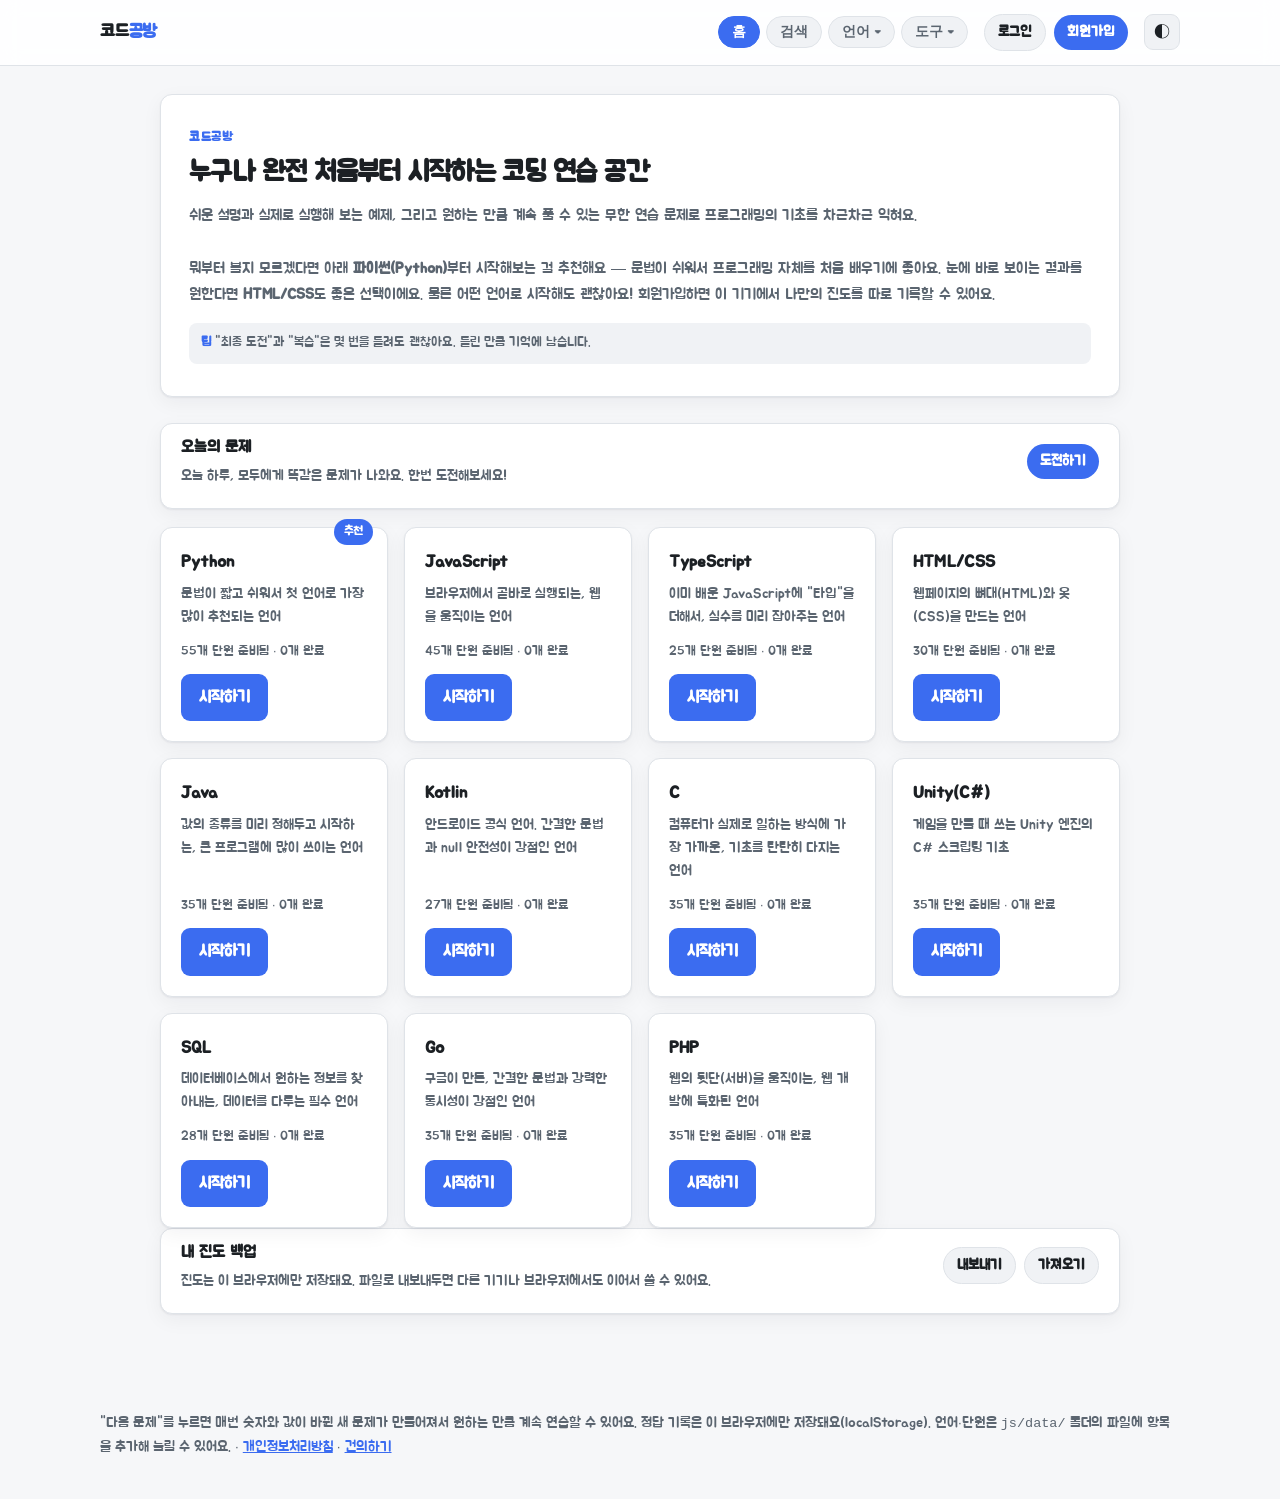
==== commit 65f35110: "." ====
--- a/index.html
+++ b/index.html
@@ -5,6 +5,15 @@
 <meta name="viewport" content="width=device-width, initial-scale=1">
 <title>코드공방 — 프로그래밍 언어 학습</title>
 <meta name="description" content="완전 처음 배우는 사람을 위한 프로그래밍 언어 학습 페이지. 무한 연습 문제 포함.">
+<meta property="og:type" content="website">
+<meta property="og:url" content="https://hegil.github.io/">
+<meta property="og:site_name" content="코드공방">
+<meta property="og:locale" content="ko_KR">
+<meta property="og:title" content="코드공방 — 프로그래밍 언어 학습">
+<meta property="og:description" content="완전 처음 배우는 사람을 위한 프로그래밍 언어 학습 페이지. 무한 연습 문제 포함.">
+<meta name="twitter:card" content="summary">
+<meta name="twitter:title" content="코드공방 — 프로그래밍 언어 학습">
+<meta name="twitter:description" content="완전 처음 배우는 사람을 위한 프로그래밍 언어 학습 페이지. 무한 연습 문제 포함.">
 <link rel="icon" type="image/svg+xml" href="favicon.svg">
 <link rel="manifest" href="manifest.json">
 <meta name="theme-color" content="#3b6cf0">
@@ -41,7 +50,12 @@
     </div>
   </aside>
 
-  <main id="main"></main>
+  <main id="main">
+    <div class="initial-loading">
+      <div class="spinner"></div>
+      <p>불러오는 중...</p>
+    </div>
+  </main>
 </div>
 
 <footer>
--- a/css/style.css
+++ b/css/style.css
@@ -114,6 +114,18 @@
      트랙 자체가 화면 너비보다 커져서 페이지 전체가 옆으로 밀려날 수 있어요.
      min-width:0으로 트랙이 줄어들 수 있게 하고, 넘치는 내용은 각 요소 안에서만 스크롤되게 해요. */
   #main, #sidebar { min-width: 0; }
+  /* 여러 언어의 강의 데이터를 다 불러오는 동안(script 태그가 실행을 마칠 때까지)
+     #main이 비어 보이지 않도록 보여주는 초기 로딩 표시예요. app.js가 첫 렌더링을
+     하면(innerHTML을 새로 채우면) 이 내용은 자동으로 사라져요. */
+  .initial-loading {
+    display: flex; flex-direction: column; align-items: center; justify-content: center;
+    gap: 14px; padding: 100px 20px; color: var(--text-dim);
+  }
+  .spinner {
+    width: 32px; height: 32px; border: 3px solid var(--border); border-top-color: var(--accent);
+    border-radius: 50%; animation: spin .8s linear infinite;
+  }
+  @keyframes spin { to { transform: rotate(360deg); } }
 
   /* ---------- 사이드바 ---------- */
   aside { position: sticky; top: 78px; display: grid; gap: 16px; }
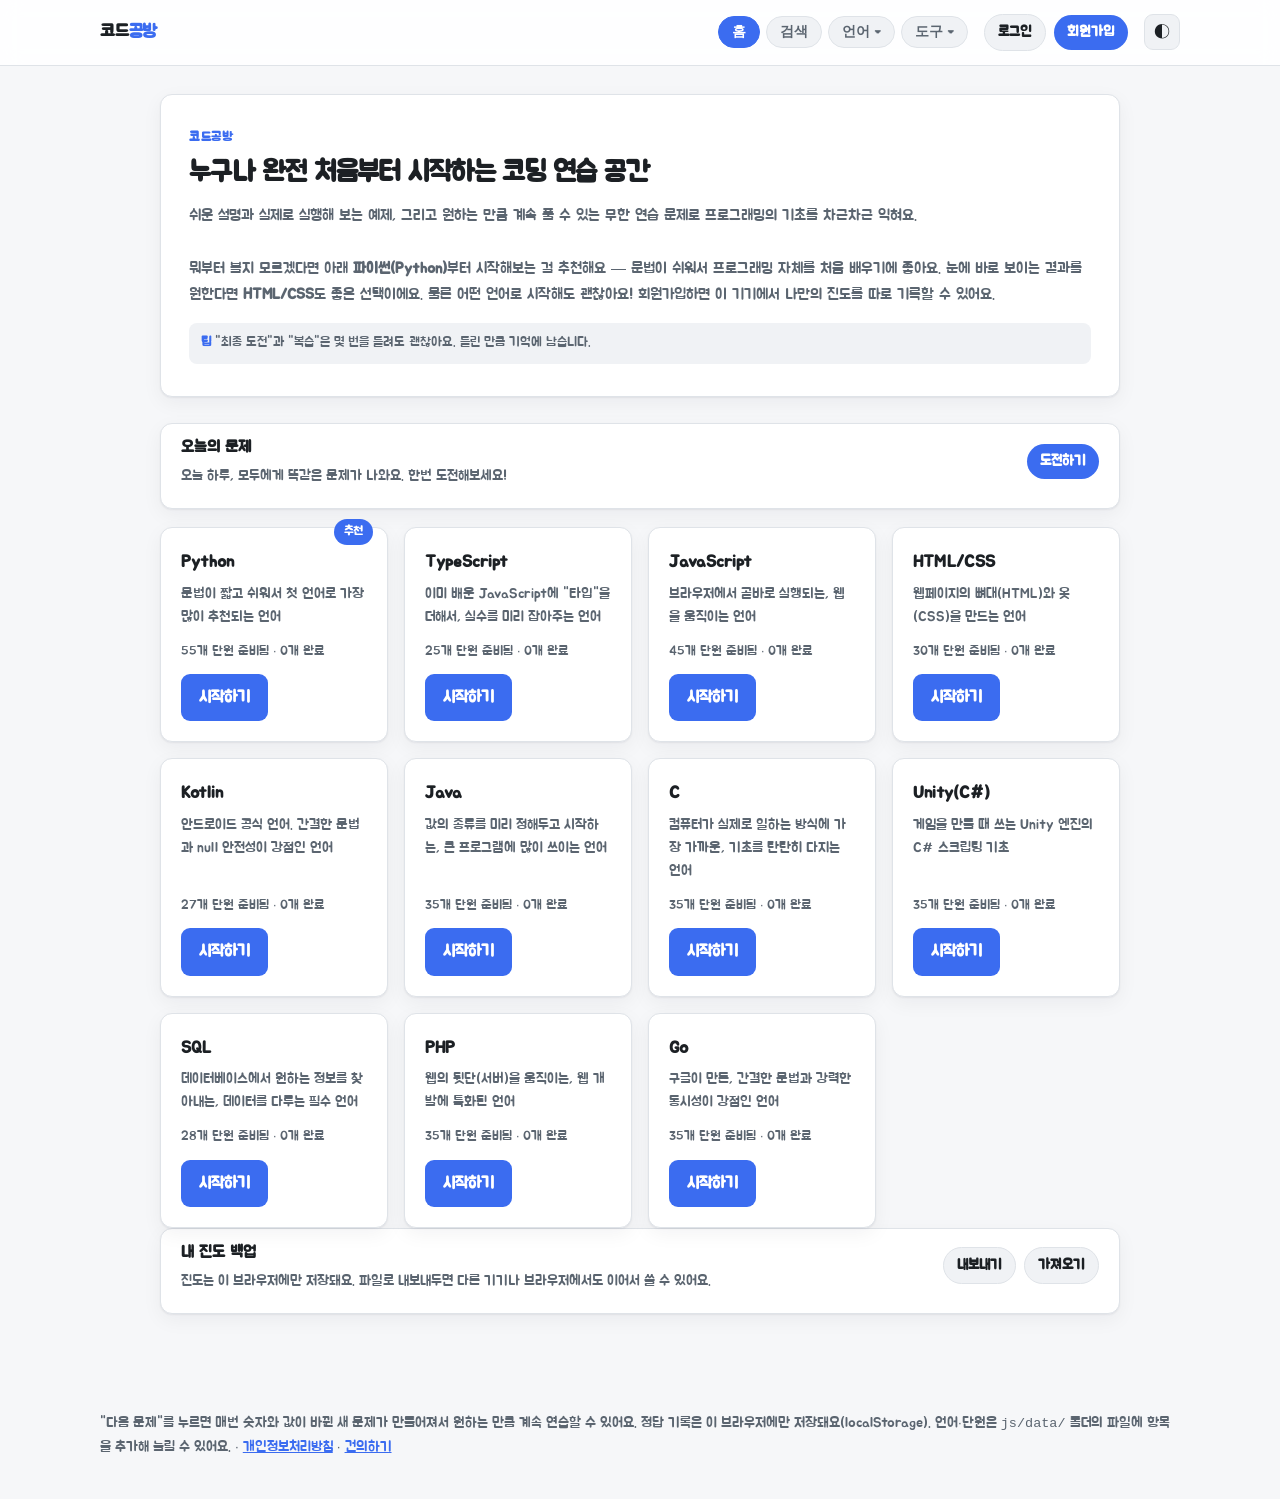
==== commit a199d703: "." ====
--- a/index.html
+++ b/index.html
@@ -91,16 +91,6 @@
 
 <script src="js/utils.js"></script>
 <script src="js/data/python.js"></script>
-<script src="js/data/javascript.js"></script>
-<script src="js/data/typescript.js"></script>
-<script src="js/data/webpage.js"></script>
-<script src="js/data/java.js"></script>
-<script src="js/data/kotlin.js"></script>
-<script src="js/data/c.js"></script>
-<script src="js/data/unity.js"></script>
-<script src="js/data/sql.js"></script>
-<script src="js/data/go.js"></script>
-<script src="js/data/php.js"></script>
 <script src="js/app.js"></script>
 <script src="js/minigames.js"></script>
 <script>
